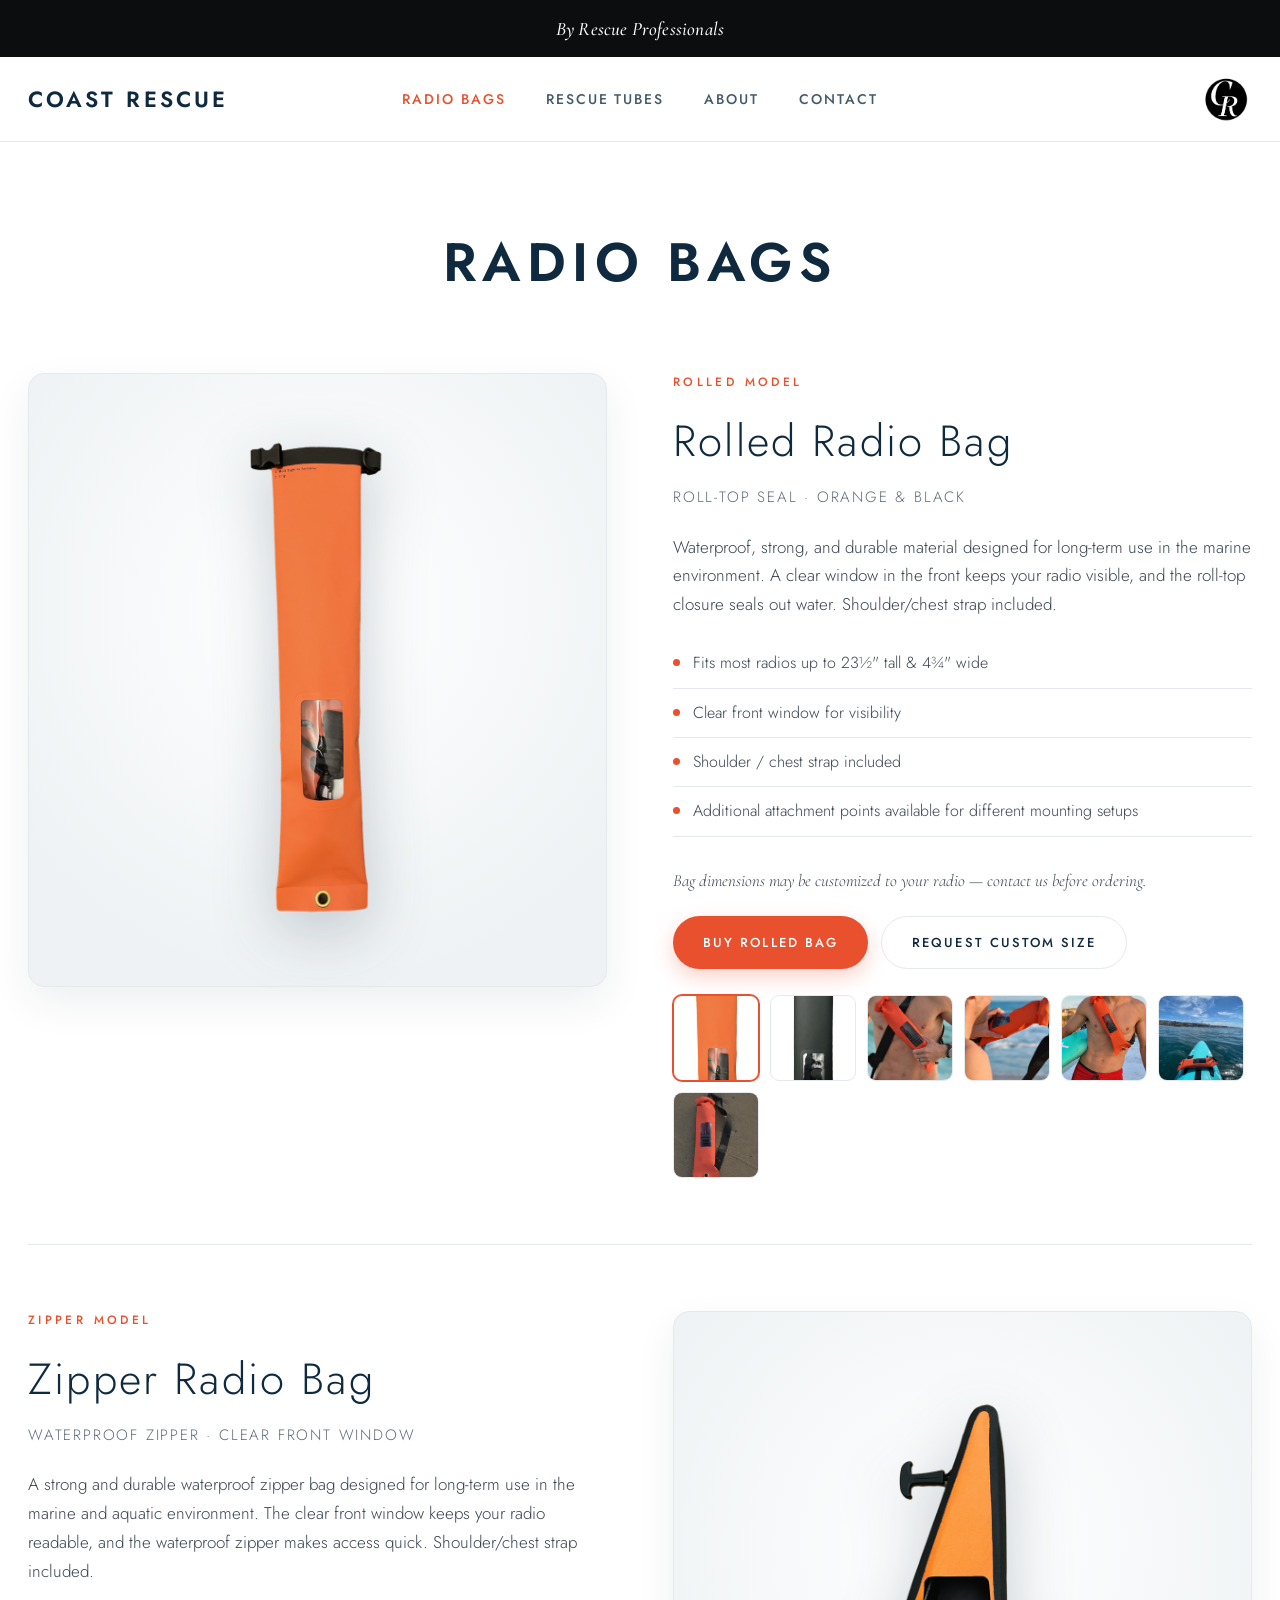
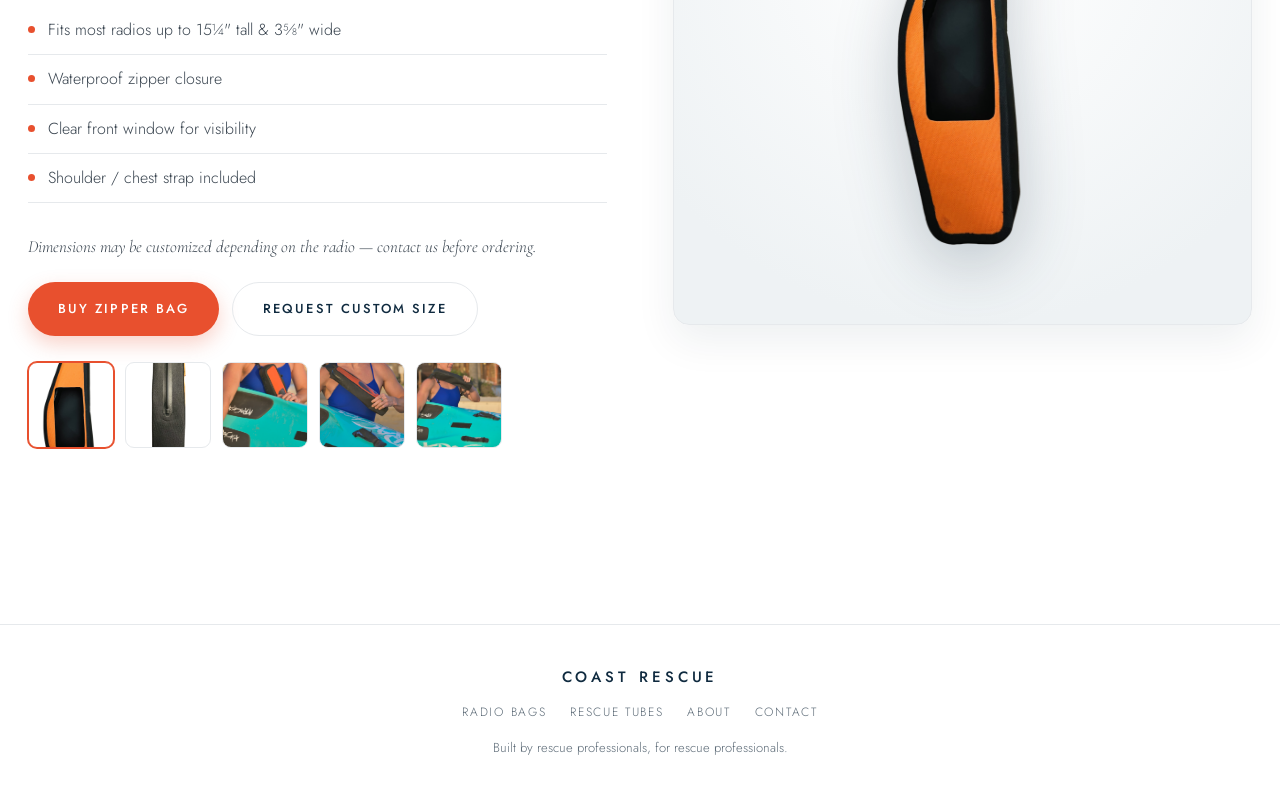
==== radio-bags.html @ 642a94d9 "Coast Rescue — preview build for owner review Co-Authored-By: Claude Opus 4.8 <noreply@anthropic.com" ====
<!DOCTYPE html>
<html lang="en">
<head>
<meta charset="UTF-8">
<meta name="viewport" content="width=device-width, initial-scale=1.0">
<title>Radio Bags — Coast Rescue</title>
<meta name="description" content="Waterproof, durable radio bags for the marine environment — rolled and zipper models with a clear front window. Shoulder/chest strap included. Custom sizing available.">
<link rel="icon" href="assets/logo.png">
<link rel="preconnect" href="https://fonts.googleapis.com">
<link rel="preconnect" href="https://fonts.gstatic.com" crossorigin>
<link href="https://fonts.googleapis.com/css2?family=Jost:wght@300;400;500;600&family=Cormorant+Garamond:ital,wght@0,400;0,500;1,400;1,500&display=swap" rel="stylesheet">
<link rel="stylesheet" href="styles.css">
</head>
<body>

<div class="tagline-bar">By Rescue Professionals</div>
<header class="site-header">
  <nav class="nav">
    <a class="brand" href="index.html">Coast Rescue</a>
    <button class="nav-toggle" aria-label="Menu" onclick="document.getElementById('navlinks').classList.toggle('open')">&#9776;</button>
    <div class="nav-links" id="navlinks">
      <a href="radio-bags.html" class="active">Radio Bags</a>
      <a href="rescue-tubes.html">Rescue Tubes</a>
      <a href="about.html">About</a>
      <a href="contact.html">Contact</a>
    </div>
    <a class="brand-logo" href="index.html" aria-label="Coast Rescue home"><img src="assets/logo.png" alt="Coast Rescue logo"></a>
  </nav>
</header>

<div class="page">
  <div class="page-head">
    <h1>Radio Bags</h1>
  </div>

  <!-- Rolled Bag -->
  <section class="product">
    <div class="product-media">
      <img src="assets/rolled-orange.png" alt="Coast Rescue rolled waterproof radio bag in orange">
    </div>
    <div class="product-info">
      <div class="eyebrow">Rolled Model</div>
      <h2>Rolled Radio Bag</h2>
      <p class="sub">Roll-top seal &middot; orange &amp; black</p>
      <p>Waterproof, strong, and durable material designed for long-term use in the marine environment. A clear window in the front keeps your radio visible, and the roll-top closure seals out water. Shoulder/chest strap included.</p>
      <ul class="specs">
        <li>Fits most radios up to 23&frac12;&quot; tall &amp; 4&frac34;&quot; wide</li>
        <li>Clear front window for visibility</li>
        <li>Shoulder / chest strap included</li>
        <li>Additional attachment points available for different mounting setups</li>
      </ul>
      <p class="price">Bag dimensions may be customized to your radio — contact us before ordering.</p>
      <div class="btn-row">
        <a class="btn btn-primary" href="https://checkout.square.site/merchant/MLB7DEGT270Q4/checkout/UKSWK2ZDPJLP7Y6W42RCUIJO" target="_blank" rel="noopener">Buy Rolled Bag</a>
        <a class="btn btn-outline" href="contact.html">Request Custom Size</a>
      </div>
      <div class="thumbs">
        <button class="thumb active" type="button"><img src="assets/rolled-orange.png" alt="Rolled radio bag in orange"></button>
        <button class="thumb" type="button"><img src="assets/rolled-black.png" alt="Rolled radio bag in black"></button>
        <button class="thumb" type="button"><img src="assets/rolled-life-1.png" alt="Lifeguard running holding the radio bag"></button>
        <button class="thumb" type="button"><img src="assets/rolled-radio-mouth.png" alt="Lifeguard talking into a radio in the orange bag"></button>
        <button class="thumb" type="button"><img src="assets/rolled-profile.png" alt="Radio visible through the bag's clear window, worn across the chest"></button>
        <button class="thumb" type="button"><img src="assets/rolled-paddleboard.png" alt="Radio bag strapped to a paddleboard on the water"></button>
        <button class="thumb" type="button"><img src="assets/rolled-life-2.png" alt="Radio bag resting in the sand"></button>
      </div>
    </div>
  </section>

  <!-- Zipper Bag -->
  <section class="product reverse">
    <div class="product-media">
      <img src="assets/zipper.png" alt="Coast Rescue zipper waterproof radio bag">
    </div>
    <div class="product-info">
      <div class="eyebrow">Zipper Model</div>
      <h2>Zipper Radio Bag</h2>
      <p class="sub">Waterproof zipper &middot; clear front window</p>
      <p>A strong and durable waterproof zipper bag designed for long-term use in the marine and aquatic environment. The clear front window keeps your radio readable, and the waterproof zipper makes access quick. Shoulder/chest strap included.</p>
      <ul class="specs">
        <li>Fits most radios up to 15&frac14;&quot; tall &amp; 3&frac58;&quot; wide</li>
        <li>Waterproof zipper closure</li>
        <li>Clear front window for visibility</li>
        <li>Shoulder / chest strap included</li>
      </ul>
      <p class="price">Dimensions may be customized depending on the radio — contact us before ordering.</p>
      <div class="btn-row">
        <a class="btn btn-primary" href="https://checkout.square.site/merchant/MLB7DEGT270Q4/checkout/N5MATLOF4MBFYW2CEIYKPJTH" target="_blank" rel="noopener">Buy Zipper Bag</a>
        <a class="btn btn-outline" href="contact.html">Request Custom Size</a>
      </div>
      <div class="thumbs">
        <button class="thumb active" type="button"><img src="assets/zipper.png" alt="Zipper radio bag front"></button>
        <button class="thumb" type="button"><img src="assets/zipper-side.png" alt="Side view of the zipper radio bag"></button>
        <button class="thumb" type="button"><img src="assets/zipper-life-1.jpg" alt="Zipper radio bag in use"></button>
        <button class="thumb" type="button"><img src="assets/zipper-2.jpg" alt="Zipper radio bag detail"></button>
        <button class="thumb" type="button"><img src="assets/zipper-3.jpg" alt="Zipper radio bag detail"></button>
      </div>
    </div>
  </section>
</div>

<script src="gallery.js"></script>

<footer class="site-footer">
  <div class="fname">Coast Rescue</div>
  <div class="flinks">
    <a href="radio-bags.html">Radio Bags</a>
    <a href="rescue-tubes.html">Rescue Tubes</a>
    <a href="about.html">About</a>
    <a href="contact.html">Contact</a>
  </div>
  <div>Built by rescue professionals, for rescue professionals.</div>
</footer>

</body>
</html>
---- styles.css ----
/* ===== Coast Rescue — clean / basic ===== */
:root{
  --bg:#ffffff;
  --surface:#ffffff;
  --panel:#f4f7f9;
  --line:#e6e9ec;
  --text:#17242d;
  --muted:#5d6b77;
  --accent:#e8502e;        /* rescue red-orange */
  --accent-hover:#c73f20;
  --ink:#0f2a3f;           /* ocean navy */
  --sans:'Jost','Helvetica Neue',Arial,sans-serif;
  --serif:'Cormorant Garamond',Georgia,'Times New Roman',serif;
  --maxw:1280px;
}
*{box-sizing:border-box;}
html{scroll-behavior:smooth;}
body{margin:0;background:var(--bg);color:var(--text);
  font-family:var(--sans);font-weight:300;font-size:17px;line-height:1.65;
  -webkit-font-smoothing:antialiased;}
img{display:block;max-width:100%;}
a{color:inherit;text-decoration:none;}

/* ===== Tagline bar ===== */
.tagline-bar{
  background:#0b0d0f;color:#fff;text-align:center;
  padding:13px 16px;
  font-family:var(--serif);font-style:italic;font-weight:500;
  font-size:19px;letter-spacing:.01em;}

/* ===== Header ===== */
.site-header{position:sticky;top:0;z-index:50;
  background:rgba(255,255,255,.94);backdrop-filter:blur(10px);
  border-bottom:1px solid var(--line);}
.nav{max-width:var(--maxw);margin:0 auto;padding:16px 28px;
  display:grid;grid-template-columns:1fr auto 1fr;align-items:center;gap:20px;}
.brand{justify-self:start;color:var(--ink);
  font-family:var(--sans);font-weight:600;font-size:22px;
  letter-spacing:.14em;text-transform:uppercase;}
.nav-links{justify-self:center;display:flex;gap:40px;align-items:center;}
.nav-links a{font-weight:500;font-size:14px;letter-spacing:.14em;
  text-transform:uppercase;color:var(--ink);opacity:.78;transition:opacity .2s;white-space:nowrap;}
.nav-links a:hover,.nav-links a.active{opacity:1;color:var(--accent);}
.brand-logo{justify-self:end;display:block;line-height:0;}
.brand-logo img{height:52px;width:52px;object-fit:contain;}
.nav-toggle{display:none;background:none;border:0;color:var(--ink);cursor:pointer;padding:6px;font-size:23px;}

/* ===== Home hero (two images) ===== */
.home-hero{display:grid;grid-template-columns:1fr 1fr;gap:6px;
  height:calc(100vh - 128px);min-height:460px;max-height:860px;
  padding:6px;background:var(--bg);}
.hero-tile{position:relative;overflow:hidden;display:block;border-radius:6px;}
.hero-tile img{width:100%;height:100%;object-fit:cover;
  transition:transform .7s ease, filter .5s ease;filter:brightness(.97);}
.hero-tile:hover img{transform:scale(1.045);filter:brightness(.8);}
.hero-tile .label{position:absolute;left:0;right:0;bottom:0;
  padding:34px 34px 30px;color:#fff;
  background:linear-gradient(to top,rgba(8,18,26,.74),rgba(8,18,26,0));}
.hero-tile .label h2{margin:0;font-weight:400;font-size:clamp(24px,3vw,36px);
  letter-spacing:.12em;text-transform:uppercase;color:#fff;}
.hero-tile .label .go{display:inline-flex;align-items:center;gap:9px;margin-top:6px;
  font-family:var(--serif);font-style:italic;font-size:18px;color:rgba(255,255,255,.85);
  transition:gap .25s,color .25s;}
.hero-tile:hover .label .go{gap:16px;color:#ffb49f;}

/* ===== Page shell ===== */
.page{max-width:var(--maxw);margin:0 auto;padding:76px 28px 40px;}
.page-head{text-align:center;margin-bottom:58px;}
.page-head h1{font-weight:600;font-size:clamp(34px,5vw,54px);
  letter-spacing:.12em;text-transform:uppercase;margin:0 0 12px;color:var(--ink);}
.page-head p{color:var(--muted);font-family:var(--serif);font-style:italic;
  font-size:22px;margin:0;}

/* ===== Product block ===== */
.product{display:grid;grid-template-columns:1fr 1fr;gap:66px;align-items:start;
  padding:66px 0;border-top:1px solid var(--line);}
.product:first-of-type{border-top:0;padding-top:8px;}
.product.reverse .product-media{order:2;}
.product-media{background:radial-gradient(circle at 50% 38%,#ffffff,#eef2f4 80%);
  border:1px solid var(--line);border-radius:16px;padding:46px;min-height:460px;
  box-shadow:0 16px 40px rgba(15,42,63,.07);
  display:flex;align-items:center;justify-content:center;}
.product-media img{max-height:520px;width:auto;object-fit:contain;
  filter:drop-shadow(0 18px 32px rgba(15,42,63,.24));}
.eyebrow{color:var(--accent);font-size:12px;letter-spacing:.28em;
  text-transform:uppercase;margin-bottom:12px;font-weight:500;}
.product-info h2{font-weight:300;font-size:clamp(30px,3.4vw,44px);
  letter-spacing:.05em;margin:0 0 8px;color:var(--ink);}
.product-info .sub{color:var(--muted);margin:0 0 22px;font-size:15px;
  letter-spacing:.12em;text-transform:uppercase;}
.product-info p{color:#39444f;margin:0 0 20px;font-size:17px;line-height:1.7;}
.specs{list-style:none;padding:0;margin:0 0 30px;}
.specs li{padding:11px 0;border-bottom:1px solid var(--line);
  display:flex;gap:13px;color:#39444f;font-size:16px;}
.specs li::before{content:"";flex:0 0 7px;height:7px;margin-top:9px;background:var(--accent);border-radius:50%;}
.price{font-size:17px;color:var(--muted);margin:0 0 22px;font-family:var(--serif);font-style:italic;}

/* buttons */
.btn-row{display:flex;flex-wrap:wrap;gap:13px;}
.btn{display:inline-flex;align-items:center;gap:10px;padding:15px 30px;border-radius:999px;
  cursor:pointer;font-size:13px;letter-spacing:.16em;text-transform:uppercase;font-weight:500;
  transition:transform .15s, background .2s, border-color .2s, color .2s, box-shadow .2s;}
.btn:hover{transform:translateY(-2px);}
.btn-primary{background:var(--accent);color:#fff;box-shadow:0 8px 20px rgba(232,80,46,.26);}
.btn-primary:hover{background:var(--accent-hover);}
.btn-outline{background:transparent;color:var(--ink);border:1px solid var(--line);}
.btn-outline:hover{border-color:var(--ink);}

/* thumbnails */
.thumbs{display:flex;gap:11px;margin-top:26px;flex-wrap:wrap;}
.thumb{padding:0;margin:0;border:1px solid var(--line);background:#fff;border-radius:9px;
  cursor:pointer;overflow:hidden;line-height:0;
  transition:border-color .2s, transform .15s, box-shadow .2s;}
.thumb img{width:84px;height:84px;object-fit:cover;display:block;}
.thumb:hover{transform:translateY(-2px);box-shadow:0 8px 18px rgba(15,42,63,.12);}
.thumb.active{border-color:var(--accent);box-shadow:0 0 0 1px var(--accent);}

/* ===== About ===== */
.about-grid{display:grid;grid-template-columns:1fr 1fr;gap:54px;align-items:center;}
.about-grid img{border-radius:14px;width:100%;object-fit:cover;max-height:520px;
  box-shadow:0 16px 40px rgba(15,42,63,.12);}
.about-copy p{font-size:18px;color:#39444f;}
.about-copy .sig{font-family:var(--serif);font-style:italic;color:var(--muted);margin-top:18px;}

/* ===== Contact ===== */
.contact-wrap{max-width:720px;margin:0 auto;text-align:center;}
.contact-card{border:1px solid var(--line);border-radius:16px;
  padding:56px 28px;background:var(--panel);}
.contact-card p{color:var(--muted);margin:0 0 24px;font-size:18px;}
.contact-card a.email{font-family:var(--serif);font-size:clamp(24px,4vw,34px);
  color:var(--accent);border-bottom:1px solid transparent;transition:border-color .2s;}
.contact-card a.email:hover{border-color:var(--accent);}

/* ===== Footer ===== */
.site-footer{border-top:1px solid var(--line);margin-top:70px;background:var(--surface);
  padding:40px 28px;text-align:center;color:var(--muted);font-size:13px;}
.site-footer .fname{letter-spacing:.26em;color:var(--ink);font-size:15px;
  text-transform:uppercase;font-weight:500;}
.site-footer a{color:var(--muted);}
.site-footer a:hover{color:var(--text);}
.site-footer .flinks{margin:14px 0;display:flex;gap:24px;justify-content:center;flex-wrap:wrap;}
.site-footer .flinks a{text-transform:uppercase;letter-spacing:.14em;font-size:12px;}

/* ===== Responsive ===== */
@media(max-width:860px){
  .nav{grid-template-columns:auto 1fr auto;}
  .brand{font-size:19px;}
  .brand-logo img{height:42px;width:42px;}
  .home-hero{grid-template-columns:1fr;height:auto;max-height:none;}
  .hero-tile{height:52vh;min-height:300px;}
  .product,.about-grid{grid-template-columns:1fr;gap:28px;}
  .product.reverse .product-media{order:0;}
  .nav-links{position:absolute;top:100%;left:0;right:0;flex-direction:column;gap:0;
    background:#fff;border-bottom:1px solid var(--line);
    max-height:0;overflow:hidden;transition:max-height .3s ease;justify-self:stretch;}
  .nav-links.open{max-height:340px;}
  .nav-links a{padding:16px 28px;border-top:1px solid var(--line);width:100%;}
  .nav-toggle{display:block;justify-self:center;}
}
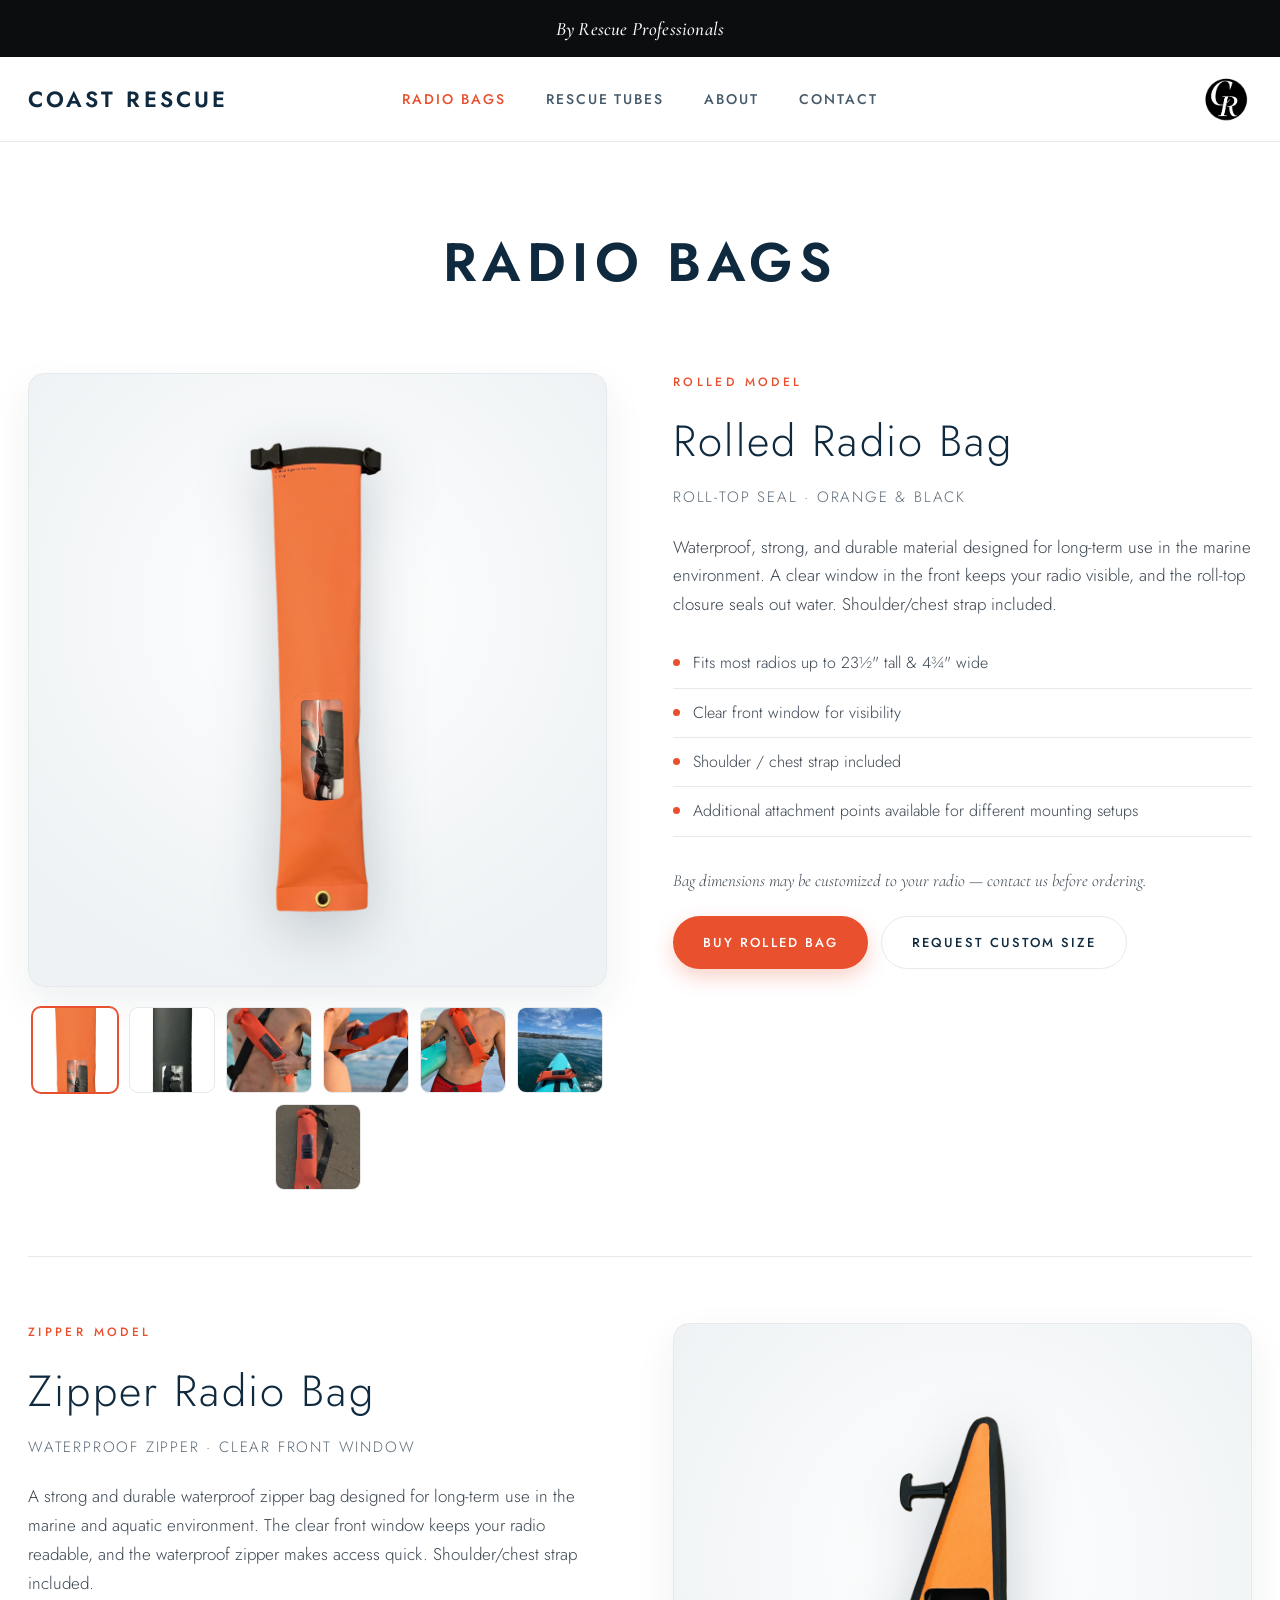
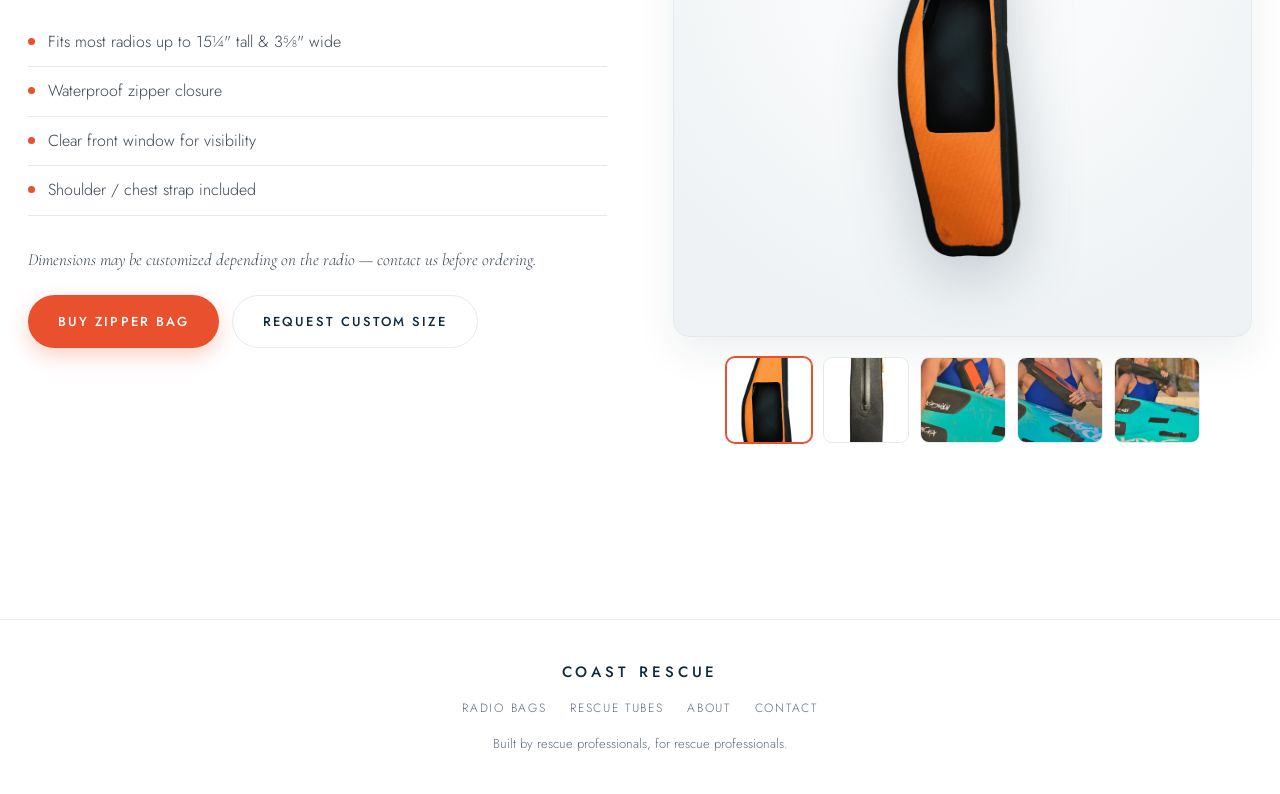
==== commit 87c09aab: "Move thumbnail selection below the main product image Co-Authored-By: Claude Opus 4.8 <noreply@anthr" ====
--- a/radio-bags.html
+++ b/radio-bags.html
@@ -35,8 +35,19 @@
 
   <!-- Rolled Bag -->
   <section class="product">
-    <div class="product-media">
-      <img src="assets/rolled-orange.png" alt="Coast Rescue rolled waterproof radio bag in orange">
+    <div class="product-gallery">
+      <div class="product-media">
+        <img src="assets/rolled-orange.png" alt="Coast Rescue rolled waterproof radio bag in orange">
+      </div>
+      <div class="thumbs">
+        <button class="thumb active" type="button"><img src="assets/rolled-orange.png" alt="Rolled radio bag in orange"></button>
+        <button class="thumb" type="button"><img src="assets/rolled-black.png" alt="Rolled radio bag in black"></button>
+        <button class="thumb" type="button"><img src="assets/rolled-life-1.png" alt="Lifeguard running holding the radio bag"></button>
+        <button class="thumb" type="button"><img src="assets/rolled-radio-mouth.png" alt="Lifeguard talking into a radio in the orange bag"></button>
+        <button class="thumb" type="button"><img src="assets/rolled-profile.png" alt="Radio visible through the bag's clear window, worn across the chest"></button>
+        <button class="thumb" type="button"><img src="assets/rolled-paddleboard.png" alt="Radio bag strapped to a paddleboard on the water"></button>
+        <button class="thumb" type="button"><img src="assets/rolled-life-2.png" alt="Radio bag resting in the sand"></button>
+      </div>
     </div>
     <div class="product-info">
       <div class="eyebrow">Rolled Model</div>
@@ -54,22 +65,22 @@
         <a class="btn btn-primary" href="https://checkout.square.site/merchant/MLB7DEGT270Q4/checkout/UKSWK2ZDPJLP7Y6W42RCUIJO" target="_blank" rel="noopener">Buy Rolled Bag</a>
         <a class="btn btn-outline" href="contact.html">Request Custom Size</a>
       </div>
-      <div class="thumbs">
-        <button class="thumb active" type="button"><img src="assets/rolled-orange.png" alt="Rolled radio bag in orange"></button>
-        <button class="thumb" type="button"><img src="assets/rolled-black.png" alt="Rolled radio bag in black"></button>
-        <button class="thumb" type="button"><img src="assets/rolled-life-1.png" alt="Lifeguard running holding the radio bag"></button>
-        <button class="thumb" type="button"><img src="assets/rolled-radio-mouth.png" alt="Lifeguard talking into a radio in the orange bag"></button>
-        <button class="thumb" type="button"><img src="assets/rolled-profile.png" alt="Radio visible through the bag's clear window, worn across the chest"></button>
-        <button class="thumb" type="button"><img src="assets/rolled-paddleboard.png" alt="Radio bag strapped to a paddleboard on the water"></button>
-        <button class="thumb" type="button"><img src="assets/rolled-life-2.png" alt="Radio bag resting in the sand"></button>
-      </div>
     </div>
   </section>
 
   <!-- Zipper Bag -->
   <section class="product reverse">
-    <div class="product-media">
-      <img src="assets/zipper.png" alt="Coast Rescue zipper waterproof radio bag">
+    <div class="product-gallery">
+      <div class="product-media">
+        <img src="assets/zipper.png" alt="Coast Rescue zipper waterproof radio bag">
+      </div>
+      <div class="thumbs">
+        <button class="thumb active" type="button"><img src="assets/zipper.png" alt="Zipper radio bag front"></button>
+        <button class="thumb" type="button"><img src="assets/zipper-side.png" alt="Side view of the zipper radio bag"></button>
+        <button class="thumb" type="button"><img src="assets/zipper-life-1.jpg" alt="Zipper radio bag in use"></button>
+        <button class="thumb" type="button"><img src="assets/zipper-2.jpg" alt="Zipper radio bag detail"></button>
+        <button class="thumb" type="button"><img src="assets/zipper-3.jpg" alt="Zipper radio bag detail"></button>
+      </div>
     </div>
     <div class="product-info">
       <div class="eyebrow">Zipper Model</div>
@@ -86,13 +97,6 @@
       <div class="btn-row">
         <a class="btn btn-primary" href="https://checkout.square.site/merchant/MLB7DEGT270Q4/checkout/N5MATLOF4MBFYW2CEIYKPJTH" target="_blank" rel="noopener">Buy Zipper Bag</a>
         <a class="btn btn-outline" href="contact.html">Request Custom Size</a>
-      </div>
-      <div class="thumbs">
-        <button class="thumb active" type="button"><img src="assets/zipper.png" alt="Zipper radio bag front"></button>
-        <button class="thumb" type="button"><img src="assets/zipper-side.png" alt="Side view of the zipper radio bag"></button>
-        <button class="thumb" type="button"><img src="assets/zipper-life-1.jpg" alt="Zipper radio bag in use"></button>
-        <button class="thumb" type="button"><img src="assets/zipper-2.jpg" alt="Zipper radio bag detail"></button>
-        <button class="thumb" type="button"><img src="assets/zipper-3.jpg" alt="Zipper radio bag detail"></button>
       </div>
     </div>
   </section>
--- a/styles.css
+++ b/styles.css
@@ -75,7 +75,9 @@
 .product{display:grid;grid-template-columns:1fr 1fr;gap:66px;align-items:start;
   padding:66px 0;border-top:1px solid var(--line);}
 .product:first-of-type{border-top:0;padding-top:8px;}
-.product.reverse .product-media{order:2;}
+.product.reverse .product-gallery{order:2;}
+.product-gallery{display:flex;flex-direction:column;}
+.product-gallery .thumbs{justify-content:center;margin-top:20px;}
 .product-media{background:radial-gradient(circle at 50% 38%,#ffffff,#eef2f4 80%);
   border:1px solid var(--line);border-radius:16px;padding:46px;min-height:460px;
   box-shadow:0 16px 40px rgba(15,42,63,.07);
@@ -149,7 +151,7 @@
   .home-hero{grid-template-columns:1fr;height:auto;max-height:none;}
   .hero-tile{height:52vh;min-height:300px;}
   .product,.about-grid{grid-template-columns:1fr;gap:28px;}
-  .product.reverse .product-media{order:0;}
+  .product.reverse .product-gallery{order:0;}
   .nav-links{position:absolute;top:100%;left:0;right:0;flex-direction:column;gap:0;
     background:#fff;border-bottom:1px solid var(--line);
     max-height:0;overflow:hidden;transition:max-height .3s ease;justify-self:stretch;}
